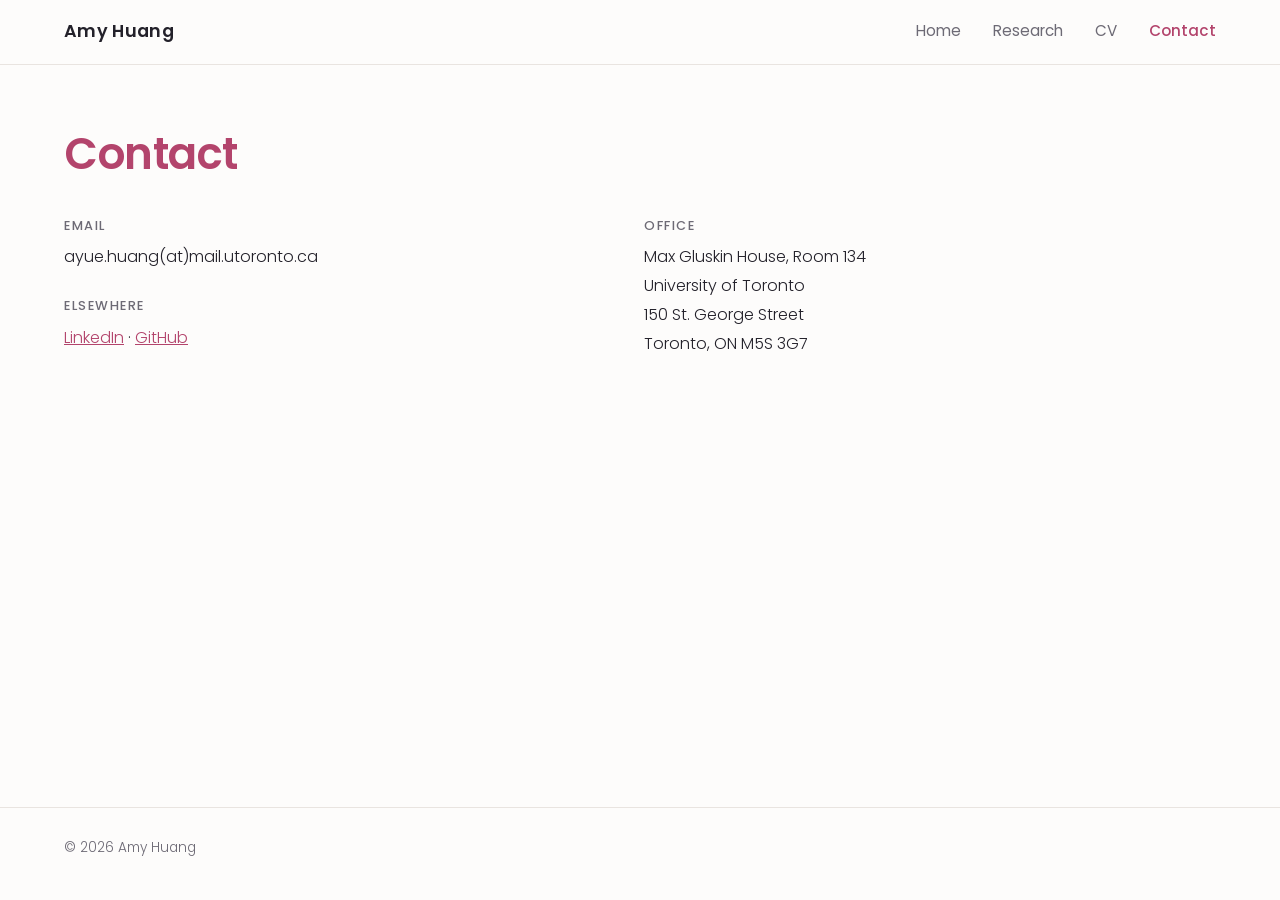
==== contact.html @ 94f754ef "Add files via upload" ====
<!DOCTYPE html>
<html lang="en">
<head>
  <meta charset="UTF-8">
  <meta name="viewport" content="width=device-width, initial-scale=1.0">
  <title>Contact — Amy Huang</title>
  <meta name="description" content="Contact information for Amy Huang.">
  <link rel="preconnect" href="https://fonts.googleapis.com">
  <link rel="preconnect" href="https://fonts.gstatic.com" crossorigin>
  <link href="https://fonts.googleapis.com/css2?family=Poppins:wght@300;400;500;600&display=swap" rel="stylesheet">
  <link rel="stylesheet" href="style.css">
</head>
<body>

  <nav>
    <div class="wrap">
      <a class="brand" href="index.html">Amy Huang</a>
      <ul>
        <li><a href="index.html">Home</a></li>
        <li><a href="research.html">Research</a></li>
        <li><a href="cv.html">CV</a></li>
        <li><a href="contact.html" class="active">Contact</a></li>
      </ul>
    </div>
  </nav>

  <main>
    <section class="page">
      <div class="wrap">
        <h1 class="page-title">Contact</h1>
        <div class="contact-grid">
          <div>
            <h4>Email</h4>
            <p>ayue.huang(at)mail.utoronto.ca</p>
            <h4>Elsewhere</h4>
            <p>
              <a href="https://www.linkedin.com/in/amy-huang-822934149/">LinkedIn</a>
              &middot; <a href="https://github.com/ay-huang">GitHub</a>
            </p>
          </div>
          <div>
            <h4>Office</h4>
            <address>
              Max Gluskin House, Room 134<br>
              University of Toronto<br>
              150 St. George Street<br>
              Toronto, ON M5S 3G7
            </address>
          </div>
        </div>
      </div>
    </section>
  </main>

  <footer>
    <div class="wrap">
      © 2026 Amy Huang
    </div>
  </footer>

</body>
</html>
---- style.css ----
:root {
  --bg: #fdfcfb;
  --text: #23212a;
  --muted: #6d6a75;
  --accent: #b3446c;
  --accent-soft: #f7e8ee;
  --card: #ffffff;
  --border: #e9e4e0;
}
@media (prefers-color-scheme: dark) {
  :root {
    --bg: #17161b;
    --text: #eeecf0;
    --muted: #a29fab;
    --accent: #e07a9e;
    --accent-soft: #2c2129;
    --card: #201f26;
    --border: #322f3a;
  }
}
* { margin: 0; padding: 0; box-sizing: border-box; }
body {
  background: var(--bg);
  color: var(--text);
  font-family: "Poppins", -apple-system, BlinkMacSystemFont, "Segoe UI", sans-serif;
  font-weight: 300;
  line-height: 1.8;
  -webkit-font-smoothing: antialiased;
  min-height: 100vh;
  display: flex;
  flex-direction: column;
}
a { color: var(--accent); }
strong { font-weight: 500; }

.wrap { width: 100%; padding: 0 5vw; }

nav {
  position: sticky; top: 0;
  background: var(--bg);
  border-bottom: 1px solid var(--border);
  z-index: 10;
}
nav .wrap {
  display: flex; align-items: center; justify-content: space-between;
  padding-top: 1rem; padding-bottom: 1rem;
}
.brand {
  font-weight: 600; text-decoration: none; color: var(--text);
  letter-spacing: 0.02em; font-size: 1.1rem;
}
nav ul { display: flex; gap: 2rem; list-style: none; }
nav ul a {
  text-decoration: none; color: var(--muted);
  font-size: 0.95rem; font-weight: 400;
}
nav ul a:hover { color: var(--accent); }
nav ul a.active { color: var(--accent); font-weight: 500; }

main { flex: 1; }

/* Home */
.hero { padding: 5rem 0; }
.hero .wrap {
  display: flex; gap: 5vw; align-items: center; flex-wrap: wrap;
}
.portrait {
  width: min(320px, 70vw); height: min(320px, 70vw);
  border-radius: 50%;
  background: var(--accent-soft);
  flex-shrink: 0;
  overflow: hidden;
  border: 1px solid var(--border);
}
.portrait img {
  width: 100%; height: 100%;
  object-fit: cover; object-position: 50% 25%;
  display: block;
}
.hero-text { flex: 1; min-width: min(28rem, 90vw); }
h1 {
  font-size: clamp(2.2rem, 4vw, 3.4rem);
  font-weight: 600; letter-spacing: -0.01em;
  line-height: 1.15; margin-bottom: 1rem;
  color: var(--accent);
}
.hero-text p { font-size: clamp(1rem, 1.3vw, 1.2rem); max-width: 60ch; }
.hero-text p + p { margin-top: 1rem; }

/* Inner pages */
.page { padding: 4rem 0; }
.page-title {
  font-size: clamp(2rem, 3.4vw, 3rem);
  font-weight: 600; letter-spacing: -0.01em;
  color: var(--accent);
  margin-bottom: 2.2rem;
}

.paper {
  background: var(--card);
  border: 1px solid var(--border);
  border-radius: 16px;
  padding: 1.8rem 2rem;
  margin-bottom: 1.4rem;
}
.paper h3 { font-size: 1.15rem; font-weight: 500; line-height: 1.5; margin-bottom: 0.3rem; }
.paper h3 a { color: var(--text); text-decoration: none; }
.paper h3 a:hover { color: var(--accent); }
.paper .meta { font-size: 0.95rem; color: var(--muted); font-style: italic; margin-bottom: 0.7rem; }
.paper .meta a { color: var(--muted); }
details summary {
  cursor: pointer; color: var(--accent);
  font-size: 0.95rem; font-weight: 400;
  list-style: none;
}
details summary::-webkit-details-marker { display: none; }
details summary::before { content: "+ "; }
details[open] summary::before { content: "− "; }
details p { margin-top: 0.7rem; font-size: 0.98rem; color: var(--muted); max-width: 90ch; }

.btn {
  display: inline-block;
  background: var(--accent); color: #fff !important;
  text-decoration: none; font-weight: 500;
  padding: 0.7rem 1.6rem; border-radius: 999px;
  font-size: 1rem;
}
.btn:hover { opacity: 0.88; }

.contact-grid {
  display: grid;
  grid-template-columns: repeat(auto-fit, minmax(16rem, 1fr));
  gap: 2.5rem;
  max-width: 70rem;
}
.contact-grid h4 {
  font-size: 0.8rem; font-weight: 500;
  text-transform: uppercase; letter-spacing: 0.12em;
  color: var(--muted); margin-bottom: 0.4rem;
}
.contact-grid h4 + p, .contact-grid address { margin-bottom: 1.4rem; }
address { font-style: normal; color: var(--text); }

footer {
  border-top: 1px solid var(--border);
  padding: 1.75rem 0 2.5rem;
  color: var(--muted); font-size: 0.85rem; font-weight: 300;
}
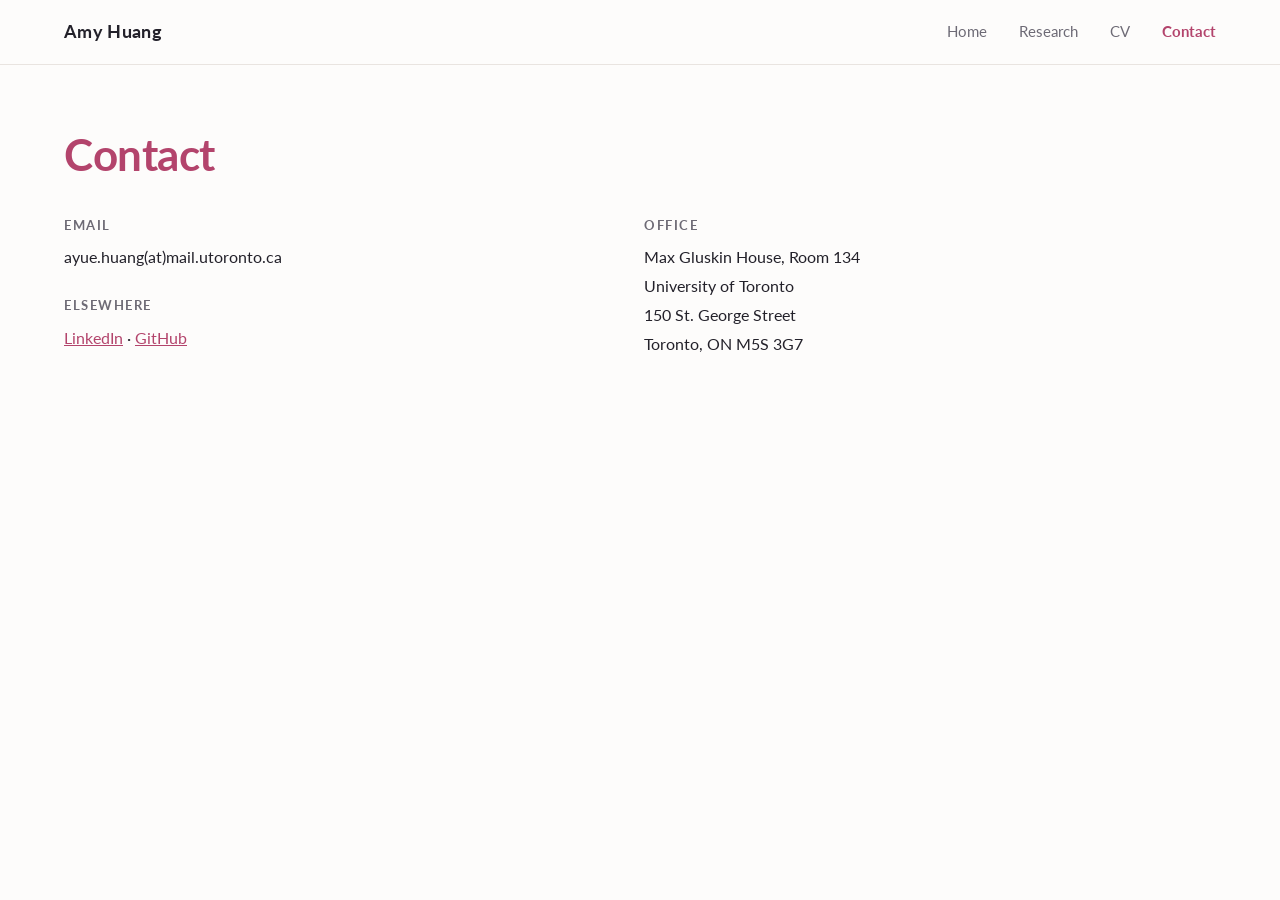
==== commit 59fe4b37: "Add files via upload" ====
--- a/contact.html
+++ b/contact.html
@@ -7,7 +7,7 @@
   <meta name="description" content="Contact information for Amy Huang.">
   <link rel="preconnect" href="https://fonts.googleapis.com">
   <link rel="preconnect" href="https://fonts.gstatic.com" crossorigin>
-  <link href="https://fonts.googleapis.com/css2?family=Poppins:wght@300;400;500;600&display=swap" rel="stylesheet">
+  <link href="https://fonts.googleapis.com/css2?family=Lato:wght@300;400;700&display=swap" rel="stylesheet">
   <link rel="stylesheet" href="style.css">
 </head>
 <body>
@@ -52,11 +52,5 @@
     </section>
   </main>
 
-  <footer>
-    <div class="wrap">
-      © 2026 Amy Huang
-    </div>
-  </footer>
-
 </body>
 </html>
--- a/style.css
+++ b/style.css
@@ -22,8 +22,8 @@
 body {
   background: var(--bg);
   color: var(--text);
-  font-family: "Poppins", -apple-system, BlinkMacSystemFont, "Segoe UI", sans-serif;
-  font-weight: 300;
+  font-family: "Lato", -apple-system, BlinkMacSystemFont, "Segoe UI", sans-serif;
+  font-weight: 400;
   line-height: 1.8;
   -webkit-font-smoothing: antialiased;
   min-height: 100vh;
@@ -31,7 +31,7 @@
   flex-direction: column;
 }
 a { color: var(--accent); }
-strong { font-weight: 500; }
+strong { font-weight: 700; }
 
 .wrap { width: 100%; padding: 0 5vw; }
 
@@ -46,7 +46,7 @@
   padding-top: 1rem; padding-bottom: 1rem;
 }
 .brand {
-  font-weight: 600; text-decoration: none; color: var(--text);
+  font-weight: 700; text-decoration: none; color: var(--text);
   letter-spacing: 0.02em; font-size: 1.1rem;
 }
 nav ul { display: flex; gap: 2rem; list-style: none; }
@@ -55,7 +55,7 @@
   font-size: 0.95rem; font-weight: 400;
 }
 nav ul a:hover { color: var(--accent); }
-nav ul a.active { color: var(--accent); font-weight: 500; }
+nav ul a.active { color: var(--accent); font-weight: 700; }
 
 main { flex: 1; }
 
@@ -80,7 +80,7 @@
 .hero-text { flex: 1; min-width: min(28rem, 90vw); }
 h1 {
   font-size: clamp(2.2rem, 4vw, 3.4rem);
-  font-weight: 600; letter-spacing: -0.01em;
+  font-weight: 700; letter-spacing: -0.01em;
   line-height: 1.15; margin-bottom: 1rem;
   color: var(--accent);
 }
@@ -91,7 +91,7 @@
 .page { padding: 4rem 0; }
 .page-title {
   font-size: clamp(2rem, 3.4vw, 3rem);
-  font-weight: 600; letter-spacing: -0.01em;
+  font-weight: 700; letter-spacing: -0.01em;
   color: var(--accent);
   margin-bottom: 2.2rem;
 }
@@ -103,7 +103,7 @@
   padding: 1.8rem 2rem;
   margin-bottom: 1.4rem;
 }
-.paper h3 { font-size: 1.15rem; font-weight: 500; line-height: 1.5; margin-bottom: 0.3rem; }
+.paper h3 { font-size: 1.15rem; font-weight: 700; line-height: 1.5; margin-bottom: 0.3rem; }
 .paper h3 a { color: var(--text); text-decoration: none; }
 .paper h3 a:hover { color: var(--accent); }
 .paper .meta { font-size: 0.95rem; color: var(--muted); font-style: italic; margin-bottom: 0.7rem; }
@@ -118,10 +118,21 @@
 details[open] summary::before { content: "− "; }
 details p { margin-top: 0.7rem; font-size: 0.98rem; color: var(--muted); max-width: 90ch; }
 
+.cv-embed {
+  display: block;
+  width: 100%;
+  max-width: 62rem;
+  height: 82vh;
+  min-height: 30rem;
+  border: 1px solid var(--border);
+  border-radius: 16px;
+  background: var(--card);
+}
+
 .btn {
   display: inline-block;
   background: var(--accent); color: #fff !important;
-  text-decoration: none; font-weight: 500;
+  text-decoration: none; font-weight: 700;
   padding: 0.7rem 1.6rem; border-radius: 999px;
   font-size: 1rem;
 }
@@ -134,15 +145,10 @@
   max-width: 70rem;
 }
 .contact-grid h4 {
-  font-size: 0.8rem; font-weight: 500;
+  font-size: 0.8rem; font-weight: 700;
   text-transform: uppercase; letter-spacing: 0.12em;
   color: var(--muted); margin-bottom: 0.4rem;
 }
 .contact-grid h4 + p, .contact-grid address { margin-bottom: 1.4rem; }
 address { font-style: normal; color: var(--text); }
 
-footer {
-  border-top: 1px solid var(--border);
-  padding: 1.75rem 0 2.5rem;
-  color: var(--muted); font-size: 0.85rem; font-weight: 300;
-}
